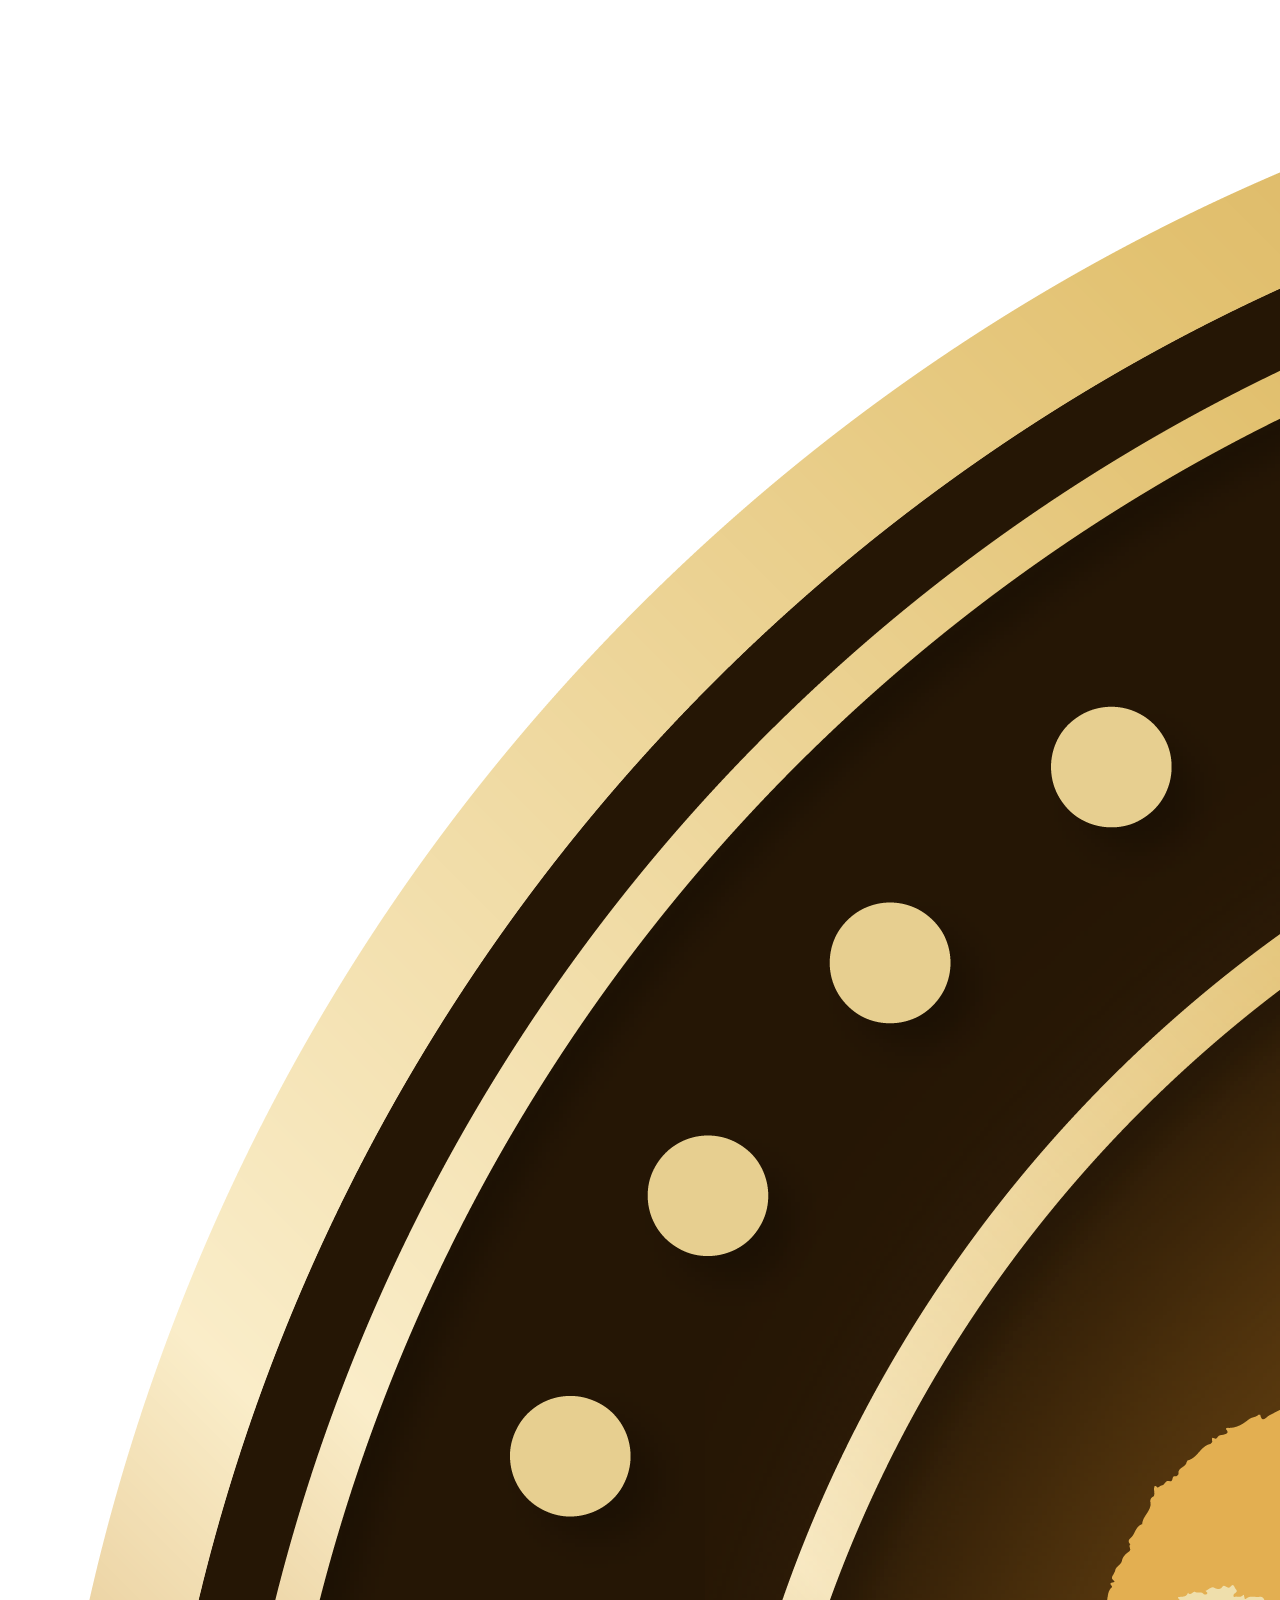
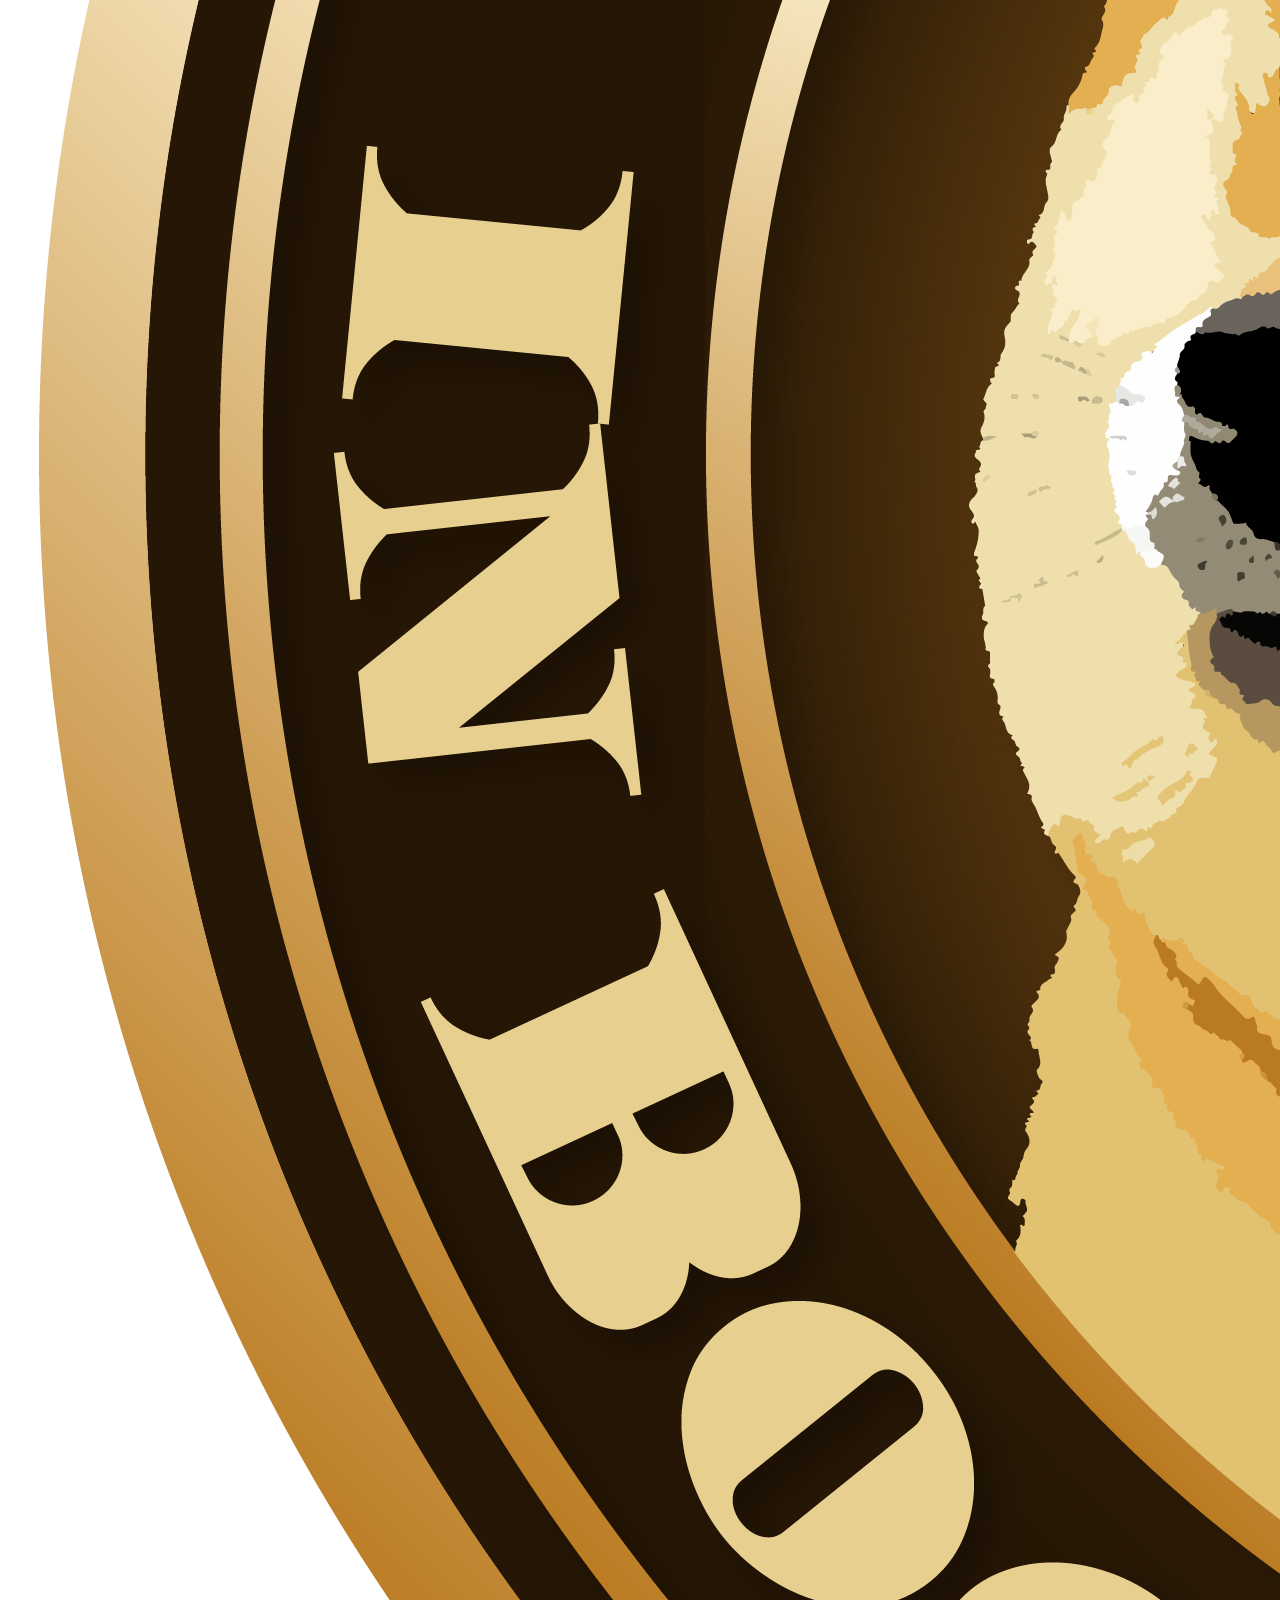
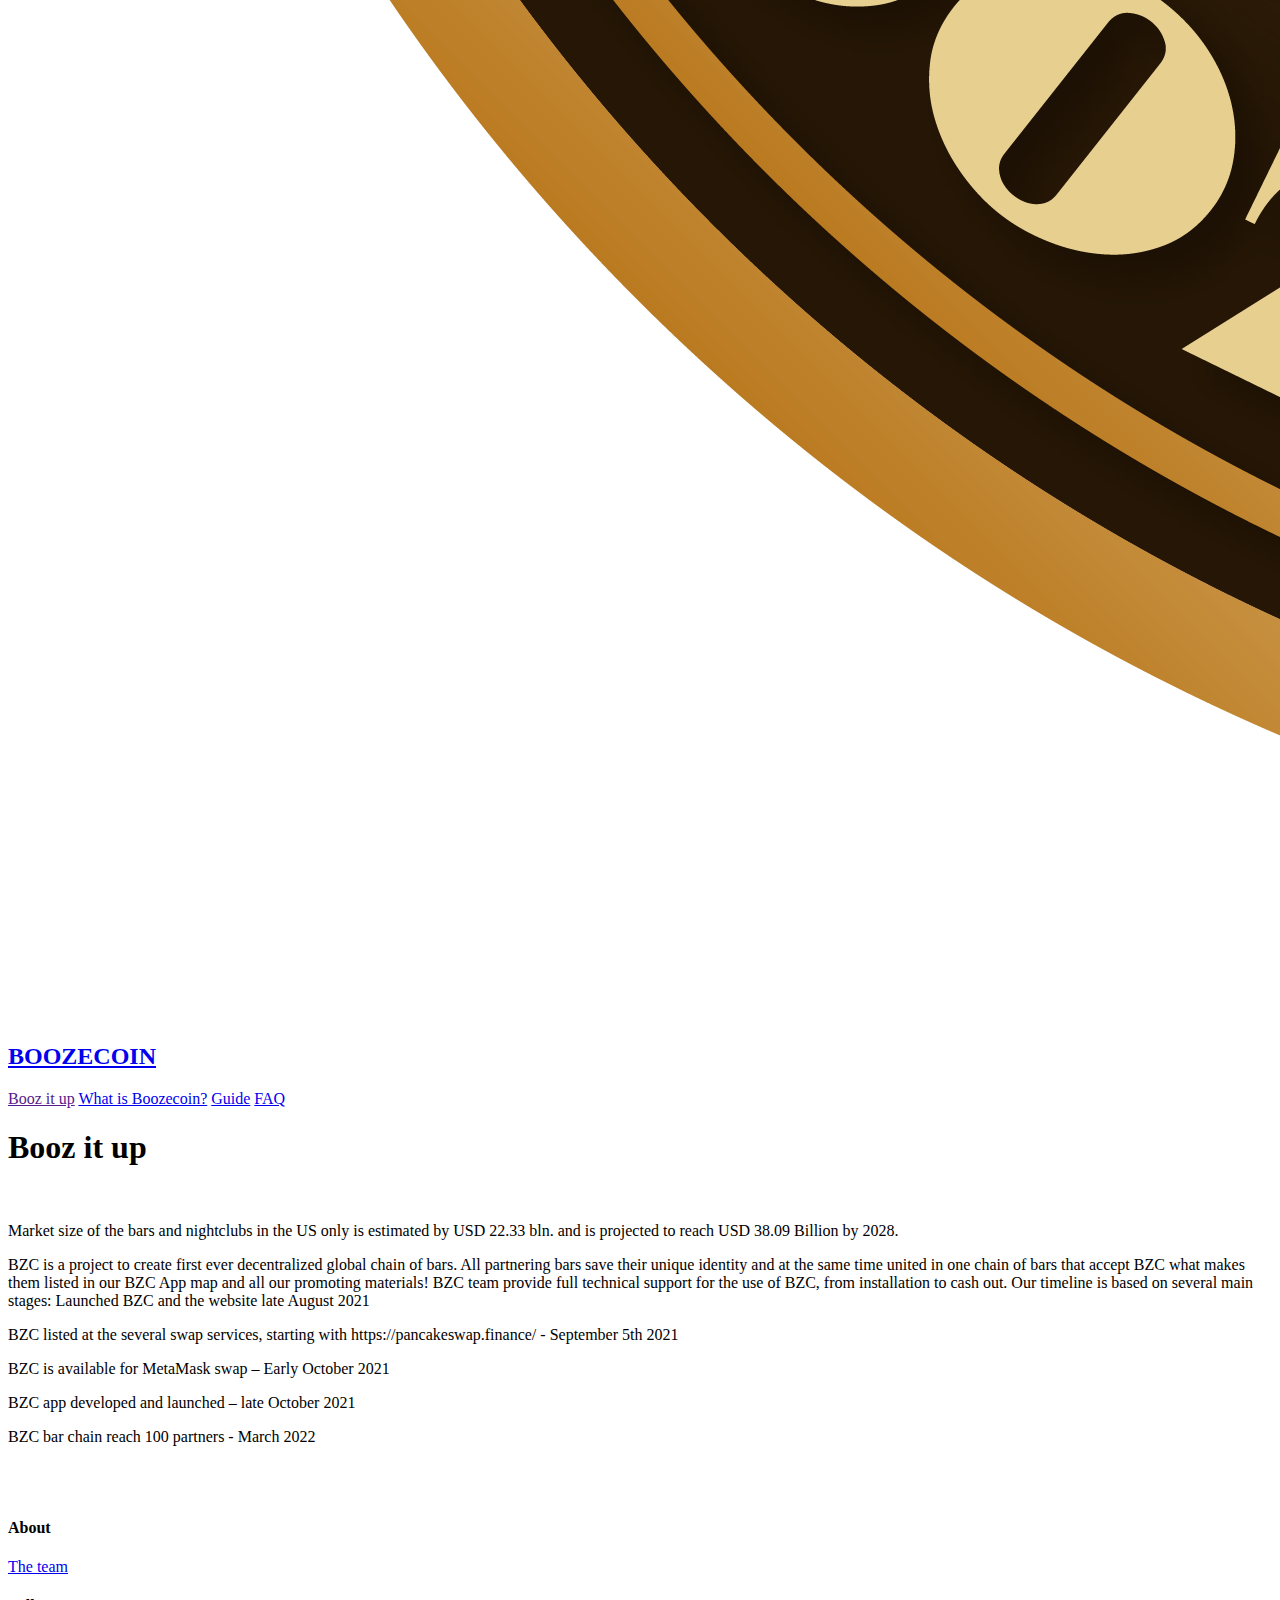
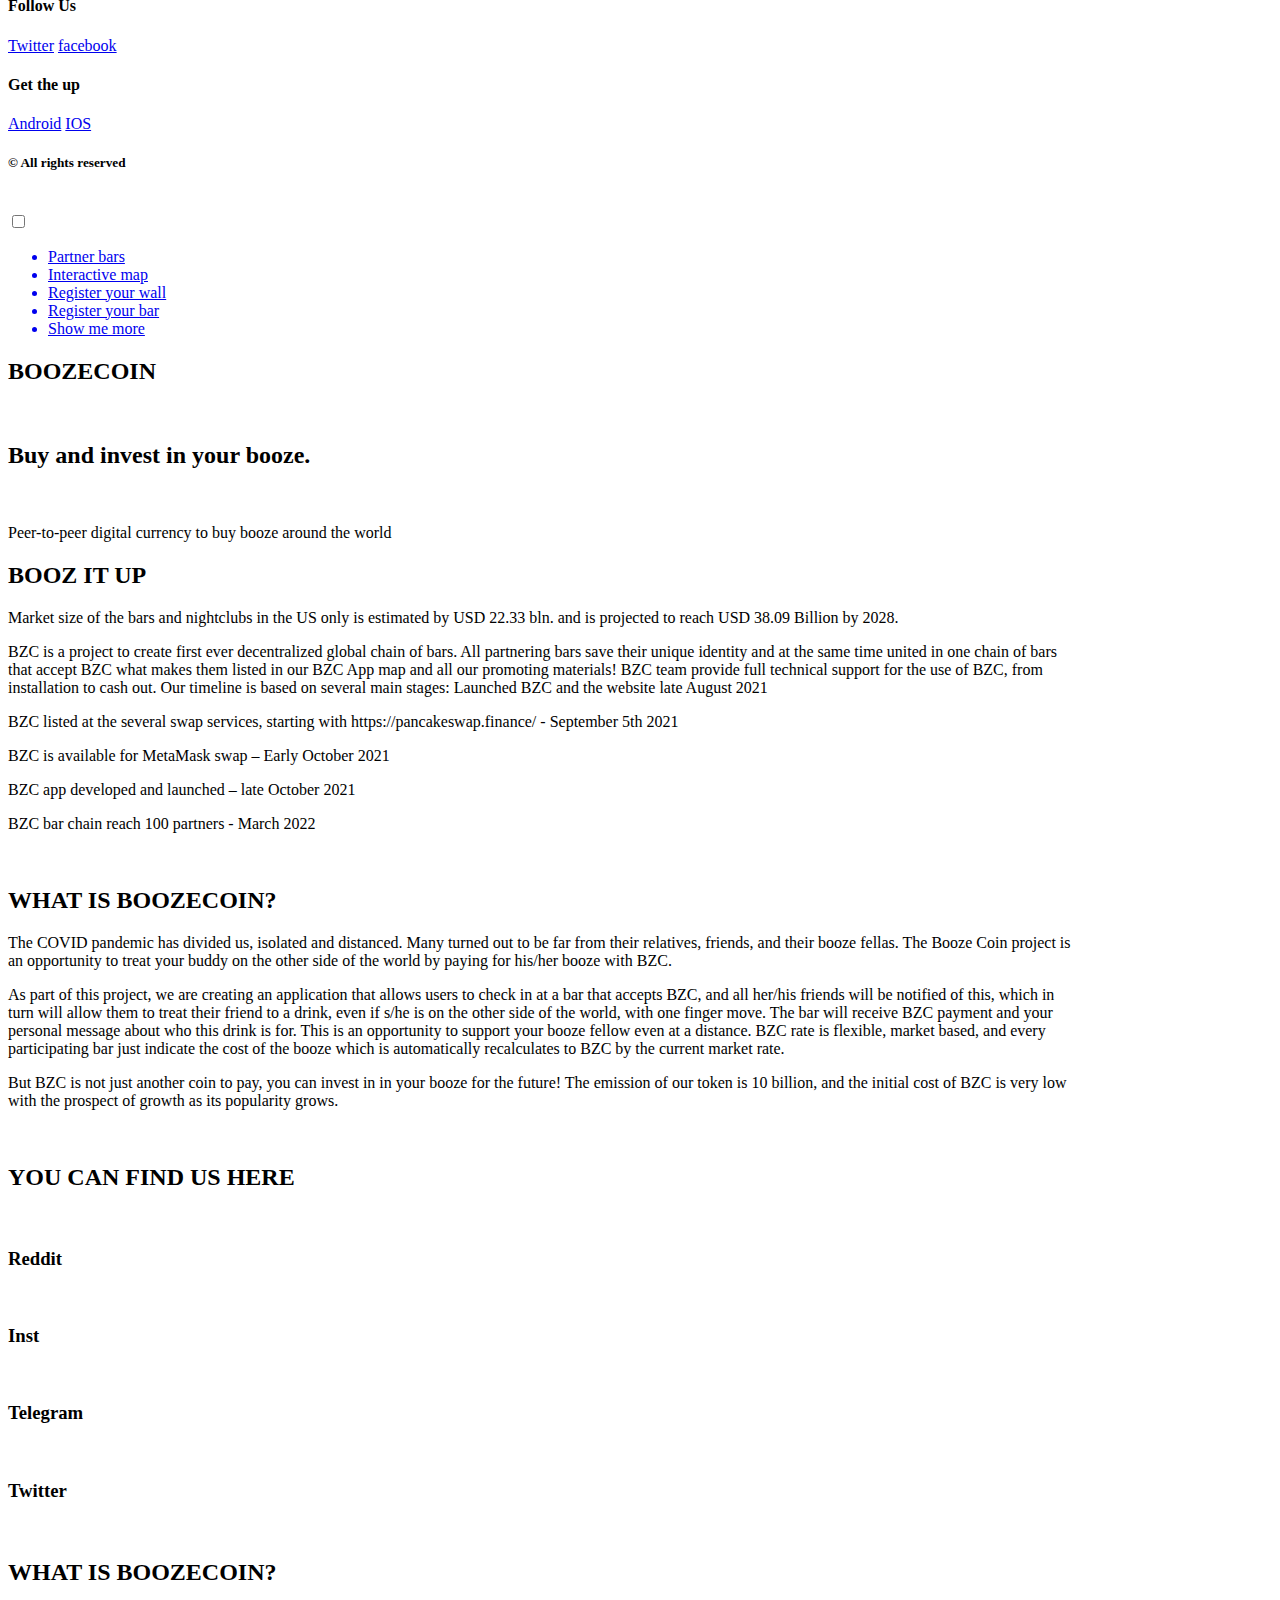
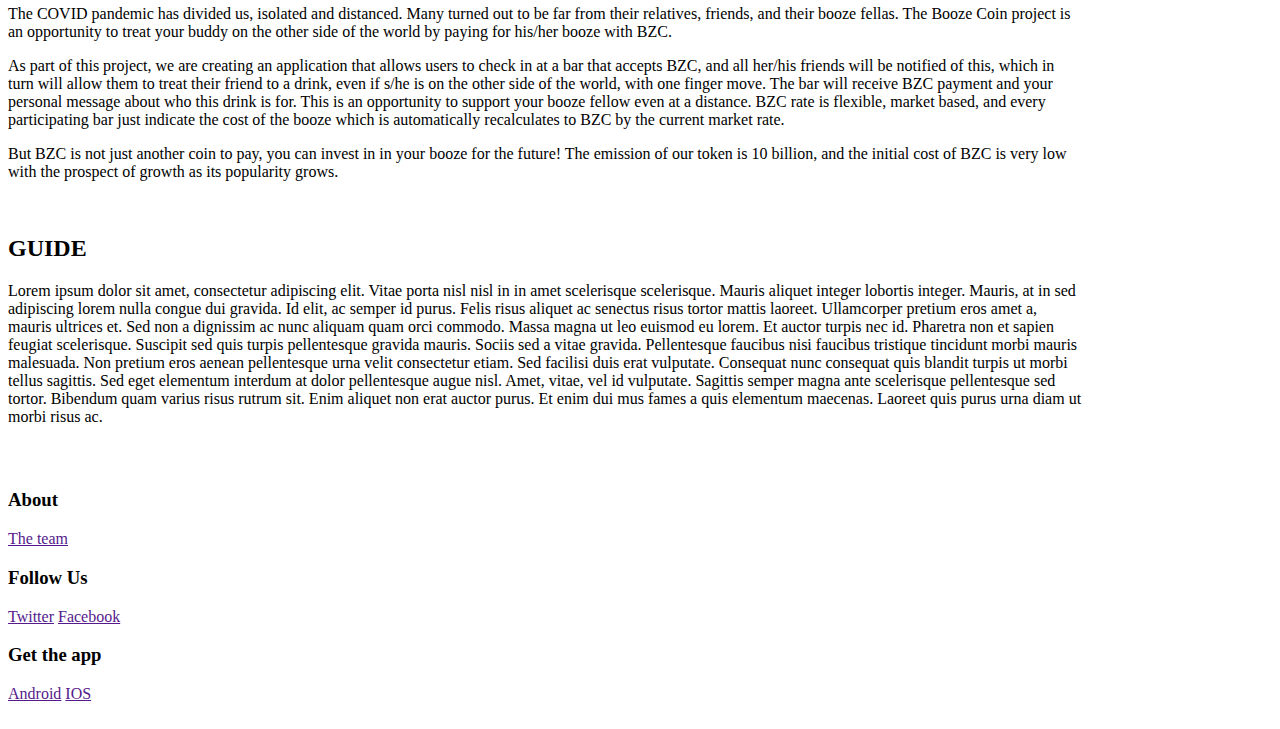
==== booz-it-up.html @ e7ef478e "Update booz-it-up.html" ====
<!DOCTYPE html>
<html lang="en">
<head>
    <meta charset="UTF-8">
    <meta http-equiv="X-UA-Compatible" content="IE=edge">
    <meta name="viewport" content="width=device-width, initial-scale=1.0">
    <title>Boozecoin</title>
    <link rel="stylesheet" href="main.css">
    <link rel="stylesheet" href="mobile.css">
</head>
<body>
    <div class="desktop">
        <header class="desktop-header">
            <a href="./index.html"><div class="logo">
                <img class="logo-icon" src="header-logo.png" alt="">
                <h2 class="text-logo">BOOZECOIN</h2>
            </div></a>
            <div class="header-links">
                <a class="header-link active" href="">Booz it up</a>
                <a class="header-link" href="./What-is-Boozecoin.html">What is Boozecoin?</a>
                <a class="header-link" href="./guide.html">Guide</a>
                <a class="header-link" href="./FAQ.html">FAQ</a>
            </div>
        </header>
        <main class="desktop-main">
            <div class="main-content">
                <div class="main-content__wrapper">
                    <h1 class="title-text">Booz it up</h1>
                    <img class="main-line" src="line-main.png" alt="">
                    <p class="text-section__mobile">
                        Market size of the bars and nightclubs in the US only is estimated by USD 22.33 bln. and is projected to reach USD 38.09 Billion by 2028.
                    </p>
                    <p class="text-section__mobile">
                        BZC is a project to create first ever decentralized global chain of bars. All partnering bars save their unique identity and at the same time united in one chain of bars that accept BZC what makes them listed in our BZC App map and all our promoting materials! BZC team provide full technical support for the use of BZC, from installation to cash out.
Our timeline is based on several main stages:
Launched BZC and the website late August 2021
                    </p>
                    <p class="text-section__mobile">
                        BZC listed at the several swap services, starting with https://pancakeswap.finance/ - September 5th 2021
                    </p>
                     <p class="text-section__mobile">
                        
BZC is available for MetaMask swap – Early October 2021
                    </p>
                    <p class="text-section__mobile">
                         
BZC app developed and launched – late October 2021
                    </p>
                    <p class="text-section__mobile">
                         BZC bar chain reach 100 partners - March 2022

                    </p>
                </div>
            </div>
            <div class="wrapper-points">
                <img class="points" src="point.png" alt="">
            </div>
        </main>
        <footer class="desktop-footer">
            <div class="footer__row-first">
                <img class="footer-cosmonaut" src="cosmonaut-footer.png" alt="">
                <div class="footer-links">
                    <div class="footer-card">
                        <h4 class="footer-title">About</h4>
                        <a class="footer-link" href="#">The team</a>
                    </div>
                    <div class="footer-card">
                        <h4 class="footer-title">Follow Us</h4>
                        <div class="row-footer-link">
                            <a class="footer-link first" href="#">Twitter</a>
                            <a class="footer-link" href="#">facebook</a>
                        </div>
                    </div>
                    <div class="footer-card">
                        <h4 class="footer-title">Get the up</h4>
                        <div class="row-footer-link">
                            <a class="footer-link first" href="#">Android</a>
                            <a class="footer-link" href="#">IOS</a>
                        </div>
                    </div>
                </div>
            </div>
            <div class="footer__row-second">
                <h5 class="copyright">© All rights reserved</h5>
                <div class="footer-icons">
                    <a href="#"><img class="footer-icon" src="ic1.svg" alt=""></a>
                    <a href="#"><img class="footer-icon" src="ic2.svg" alt=""></a>
                    <a href="#"><img class="footer-icon" src="ic3.svg" alt=""></a>
                    <a href="#"><img class="footer-icon" src="ic4.svg" alt=""></a>
                </div>
            </div>
        </footer>
        </div>
        <!-- MOBILE SITE  -->
        <div class="mobile">
            <header class="mobile-header">
                <nav role="navigation">
                    <div id="menuToggle">
                      <!--
                      A fake / hidden checkbox is used as click reciever,
                      so you can use the :checked selector on it.
                      -->
                      <input type="checkbox" />
                      
                      <!--
                      Some spans to act as a hamburger.
                      
                      They are acting like a real hamburger,
                      not that McDonalds stuff.
                      -->
                      <span></span>
                      <span></span>
                      <span></span>
                      
                      <!--
                      Too bad the menu has to be inside of the button
                      but hey, it's pure CSS magic.
                      -->
                      <ul id="menu">
                        <a href="#"><li>Partner bars</li></a>
                        <a href="#"><li>Interactive map</li></a>
                        <a href="#"><li>Register your wall</li></a>
                        <a href="#"><li>Register your bar</li></a>
                        <a href="https://erikterwan.com/" target="_blank"><li>Show me more</li></a>
                      </ul>
                    </div>
                  </nav>
                <h2 class="header-text__mobile">BOOZECOIN</h2>
                <div class="wrapper-header-logo_mobile">
                    <img class="header-logo__mobile" src="cosmonaut-footer.png" alt="">
                </div>
            </header>
            <main class="main-mobile">
                <div>
                <div style="display: flex; height: 86px;">
                    <div class="wrapper-title-main-text_mobile">
                    <h2 class="main-title-text_mobile">Buy and invest in your booze.</h2>
                    </div>
                    <div class="wrapper-icon-main_mobile">
                    <img class="main-icon_mobile" src="cosmonaut-footer.png" alt="">
                    </div>
                </div>
                <p class="main-text_mobile">Peer-to-peer digital currency to buy booze around the world</p>
                </div>
            </main>
            <section class="section-text_mobile">
                <div style="width: 85%;">
                <h2 class="title-section__mobile">BOOZ IT UP</h2>
    
                <p class="text-section__mobile">
                    Market size of the bars and nightclubs in the US only is estimated by USD 22.33 bln.  and is projected to reach USD 38.09 Billion by 2028.
                </p>
                <p class="text-section__mobile">
                    BZC is a project to create first ever decentralized global chain of bars. All partnering bars save their unique identity and at the same time united in one chain of bars that accept BZC what makes them listed in our BZC App map and all our promoting materials! BZC team provide full technical support for the use of BZC, from installation to cash out. Our timeline is based on several main stages: Launched BZC and the website late August 2021
                </p>
                <p class="text-section__mobile">
                    BZC listed at the several swap services, starting with https://pancakeswap.finance/ - September 5th 2021
                </p>
                <p class="text-section__mobile">
                    BZC is available for MetaMask swap – Early October 2021
                </p>
                <p class="text-section__mobile">
                    BZC app developed and launched – late October 2021
                </p>
                <p class="text-section__mobile">
                    BZC bar chain reach 100 partners - March 2022
                </p>
                <img class="line-section__mobile" src="LINE-MOBILE.png" alt="">
                <h2 class="title-section__mobile">WHAT IS BOOZECOIN?</h2>
                <p class="text-section__mobile">
                    The COVID pandemic has divided us, isolated and distanced. Many turned out to be far from their relatives, friends, and their booze fellas. The Booze Coin project is an opportunity to treat your buddy on the other side of the world by paying for his/her booze with BZC.
                </p>
                <p class="text-section__mobile">
                    As part of this project, we are creating an application that allows users to check in at a bar that accepts BZC, and all her/his friends will be notified of this, which in turn will allow them to treat their friend to a drink, even if s/he is on the other side of the world, with one finger move. The bar will receive BZC payment and your personal message about who this drink is for. This is an opportunity to support your booze fellow even at a distance. BZC rate is flexible, market based, and every participating bar just indicate the cost of the booze which is automatically recalculates to BZC by the current market rate.
                </p>
                <p class="text-section__mobile">
                    But BZC is not just another coin to pay, you can invest in in your booze for the future! The emission of our token is 10 billion, and the initial cost of BZC is very low with the prospect of growth as its popularity grows.
                </p>
                <img class="section-small-line__mobile" src="line__mobile.png" alt="">
                </div>
            </section>
            <section class="section-social__mobile">
                <h2  class="title-section__mobile">YOU CAN FIND US HERE</h2>
                <div class="wrapper-cards-section__mobile">
                    <div class="section-card">
                        <img class="social-item__mobile-1" src="ic-social-mobile1.png" alt="">
                        <h3 class="title-social__mobile">Reddit</h3>
                    </div>
                    <div class="section-card">
                        <img class="social-item__mobile-2" src="ic-social-mobile2.png" alt="">
                        <h3 class="title-social__mobile">Inst</h3>
                    </div>
                    <div class="section-card">
                        <img class="social-item__mobile-3" src="ic-social-mobile3.png" alt="">
                        <h3 class="title-social__mobile">Telegram</h3>
                    </div>
                    <div class="section-card">
                        <img class="social-item__mobile-4" src="ic-social-mobile4.png" alt="">
                        <h3 class="title-social__mobile">Twitter</h3>
                    </div>
                </div>
            </section>
            <section class="section-text_mobile" style="margin-bottom: 5%;">
                <div style="width: 85%;">
                    <img class="line-section__mobile" src="LINE-MOBILE.png" alt="">
                    <h2 class="title-section__mobile">WHAT IS BOOZECOIN?</h2>
    
                    <p class="text-section__mobile">
                        The COVID pandemic has divided us, isolated and distanced. Many turned out to be far from their relatives, friends, and their booze fellas. The Booze Coin project is an opportunity to treat your buddy on the other side of the world by paying for his/her booze with BZC.
                    </p>
                    <p class="text-section__mobile">
                        As part of this project, we are creating an application that allows users to check in at a bar that accepts BZC, and all her/his friends will be notified of this, which in turn will allow them to treat their friend to a drink, even if s/he is on the other side of the world, with one finger move. The bar will receive BZC payment and your personal message about who this drink is for. This is an opportunity to support your booze fellow even at a distance. BZC rate is flexible, market based, and every participating bar just indicate the cost of the booze which is automatically recalculates to BZC by the current market rate.
                    </p>
                    <p class="text-section__mobile">
                        But BZC is not just another coin to pay, you can invest in in your booze for the future! The emission of our token is 10 billion, and the initial cost of BZC is very low with the prospect of growth as its popularity grows.
                    </p>
                    <img class="line-section__mobile" src="LINE-MOBILE.png" alt="">
                    <h2 class="title-section__mobile">GUIDE</h2>
                    <p class="text-section__mobile">
                        Lorem ipsum dolor sit amet, consectetur adipiscing elit. Vitae porta nisl nisl in in amet scelerisque scelerisque. Mauris aliquet integer lobortis integer. Mauris, at in sed adipiscing lorem nulla congue dui gravida. Id elit, ac semper id purus. Felis risus aliquet ac senectus risus tortor mattis laoreet. Ullamcorper pretium eros amet a, mauris ultrices et. Sed non a dignissim ac nunc aliquam quam orci commodo. Massa magna ut leo euismod eu lorem. Et auctor turpis nec id. Pharetra non et sapien feugiat scelerisque. Suscipit sed quis turpis pellentesque gravida mauris. Sociis sed a vitae gravida. Pellentesque faucibus nisi faucibus tristique tincidunt morbi mauris malesuada. Non pretium eros aenean pellentesque urna velit consectetur etiam. Sed facilisi duis erat vulputate. Consequat nunc consequat quis blandit turpis ut morbi tellus sagittis. Sed eget elementum interdum at dolor pellentesque augue nisl. Amet, vitae, vel id vulputate. Sagittis semper magna ante scelerisque pellentesque sed tortor. Bibendum quam varius risus rutrum sit. Enim aliquet non erat auctor purus. Et enim dui mus fames a quis elementum maecenas. Laoreet quis purus urna diam ut morbi risus ac.
                    </p>
                </div>
            </section>
            <footer class="footer-mobile">
                <div class="footer-row__mobile">
                    <div class="card-footer__mobile">
                        <h3 class="title-footer__mobile">About</h3>
                        <div class="footer-links__mobile">
                            <a href="" class="footer-link__mobile">The team</a>
                        </div>
                    </div>
                    <div class="card-footer__mobile">
                        <h3 class="title-footer__mobile">Follow Us</h3>
                        <div class="footer-links__mobile">
                            <a href="" class="footer-link__mobile">Twitter</a>
                            <a href="" class="footer-link__mobile">Facebook</a>
                        </div>
                    </div>
                    <div class="card-footer__mobile">
                        <h3 class="title-footer__mobile">Get the app</h3>
                        <div class="footer-links__mobile">
                            <a href="" class="footer-link__mobile">Android</a>
                            <a href="" class="footer-link__mobile">IOS</a>
                        </div>
                    </div>
                </div>
                <div class="footer-icons__mobile">
                    <a href="#"><img src="twiiter-footer-m1.png" alt="" class="footer-icon__mobile"></a>
                    <a href="#"><img src="twiiter-footer-m2.png" alt="" class="footer-icon__mobile"></a>
                    <a href="#"><img src="twiiter-footer-m3.png" alt="" class="footer-icon__mobile"></a>
                    <a href="#"><img src="twiiter-footer-m4.png" alt="" class="footer-icon__mobile"></a>
                </div>
            </footer>
        </div>
</body>

</html>
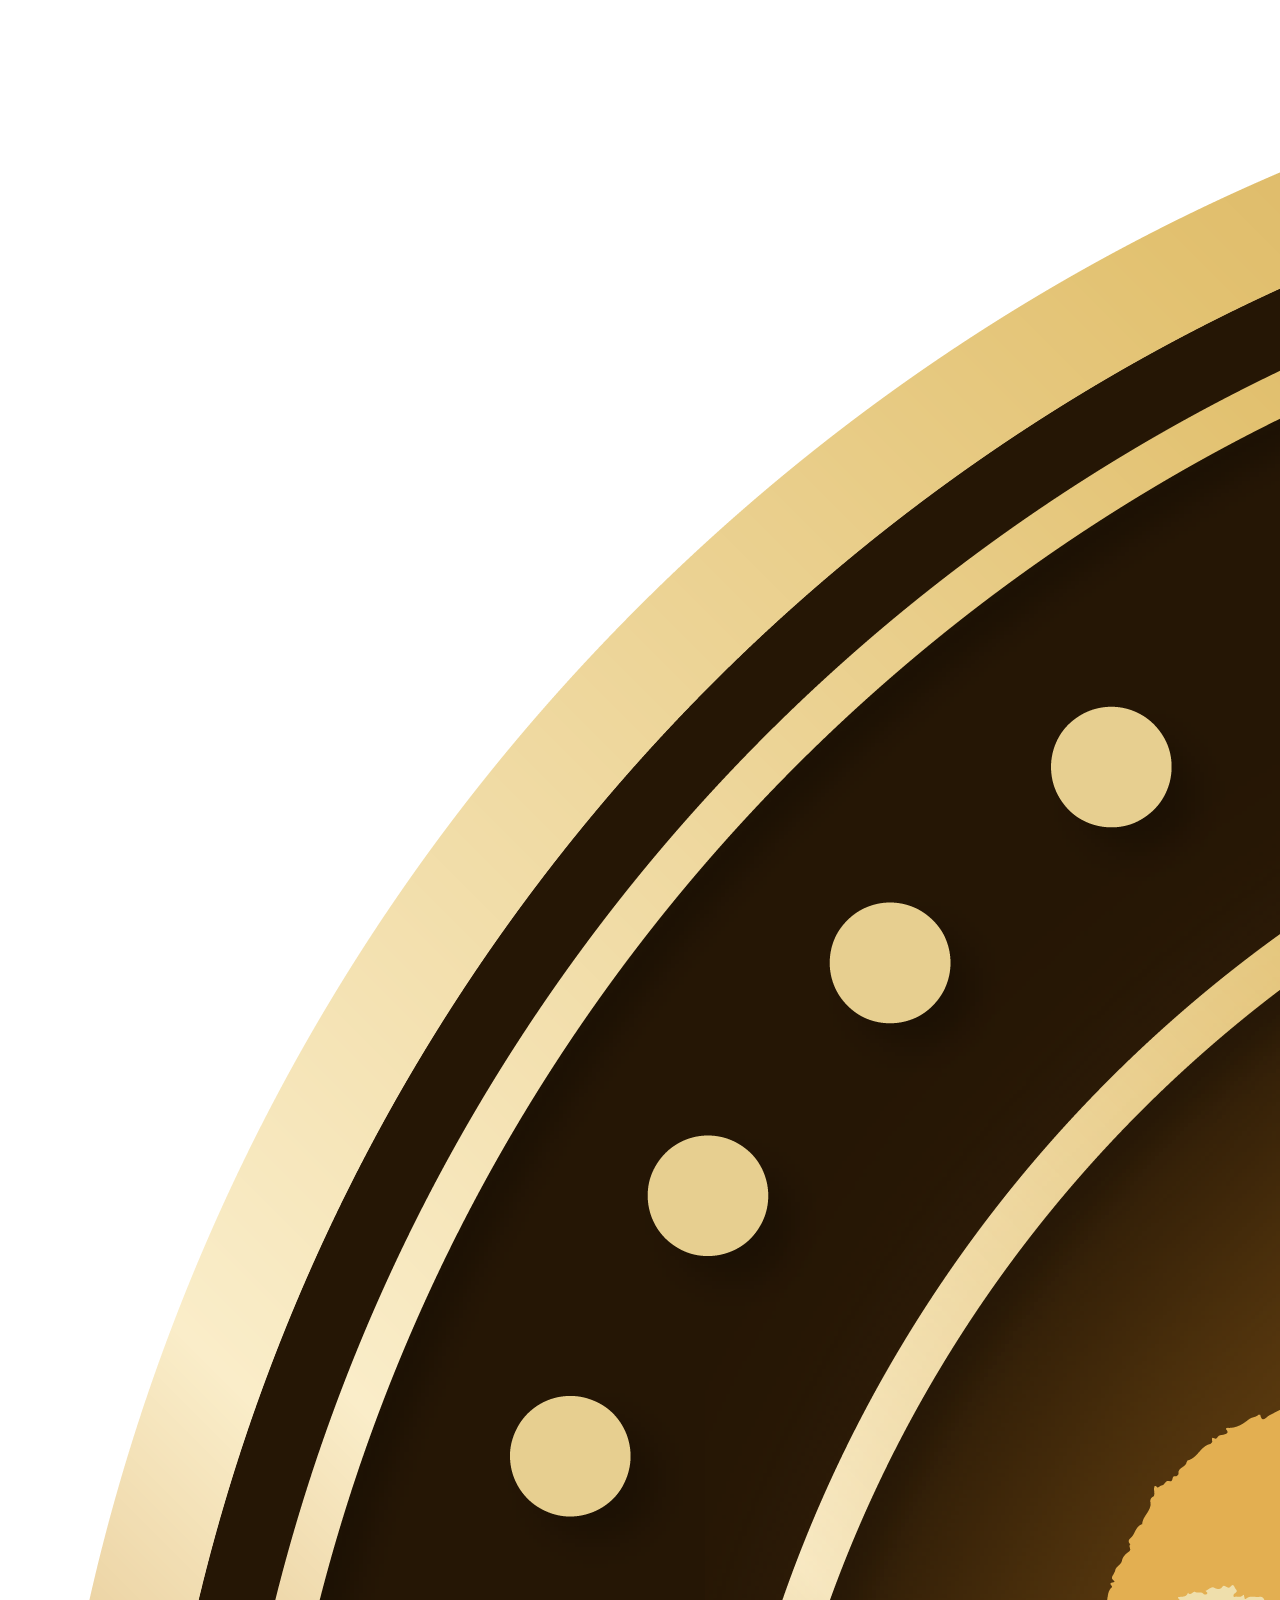
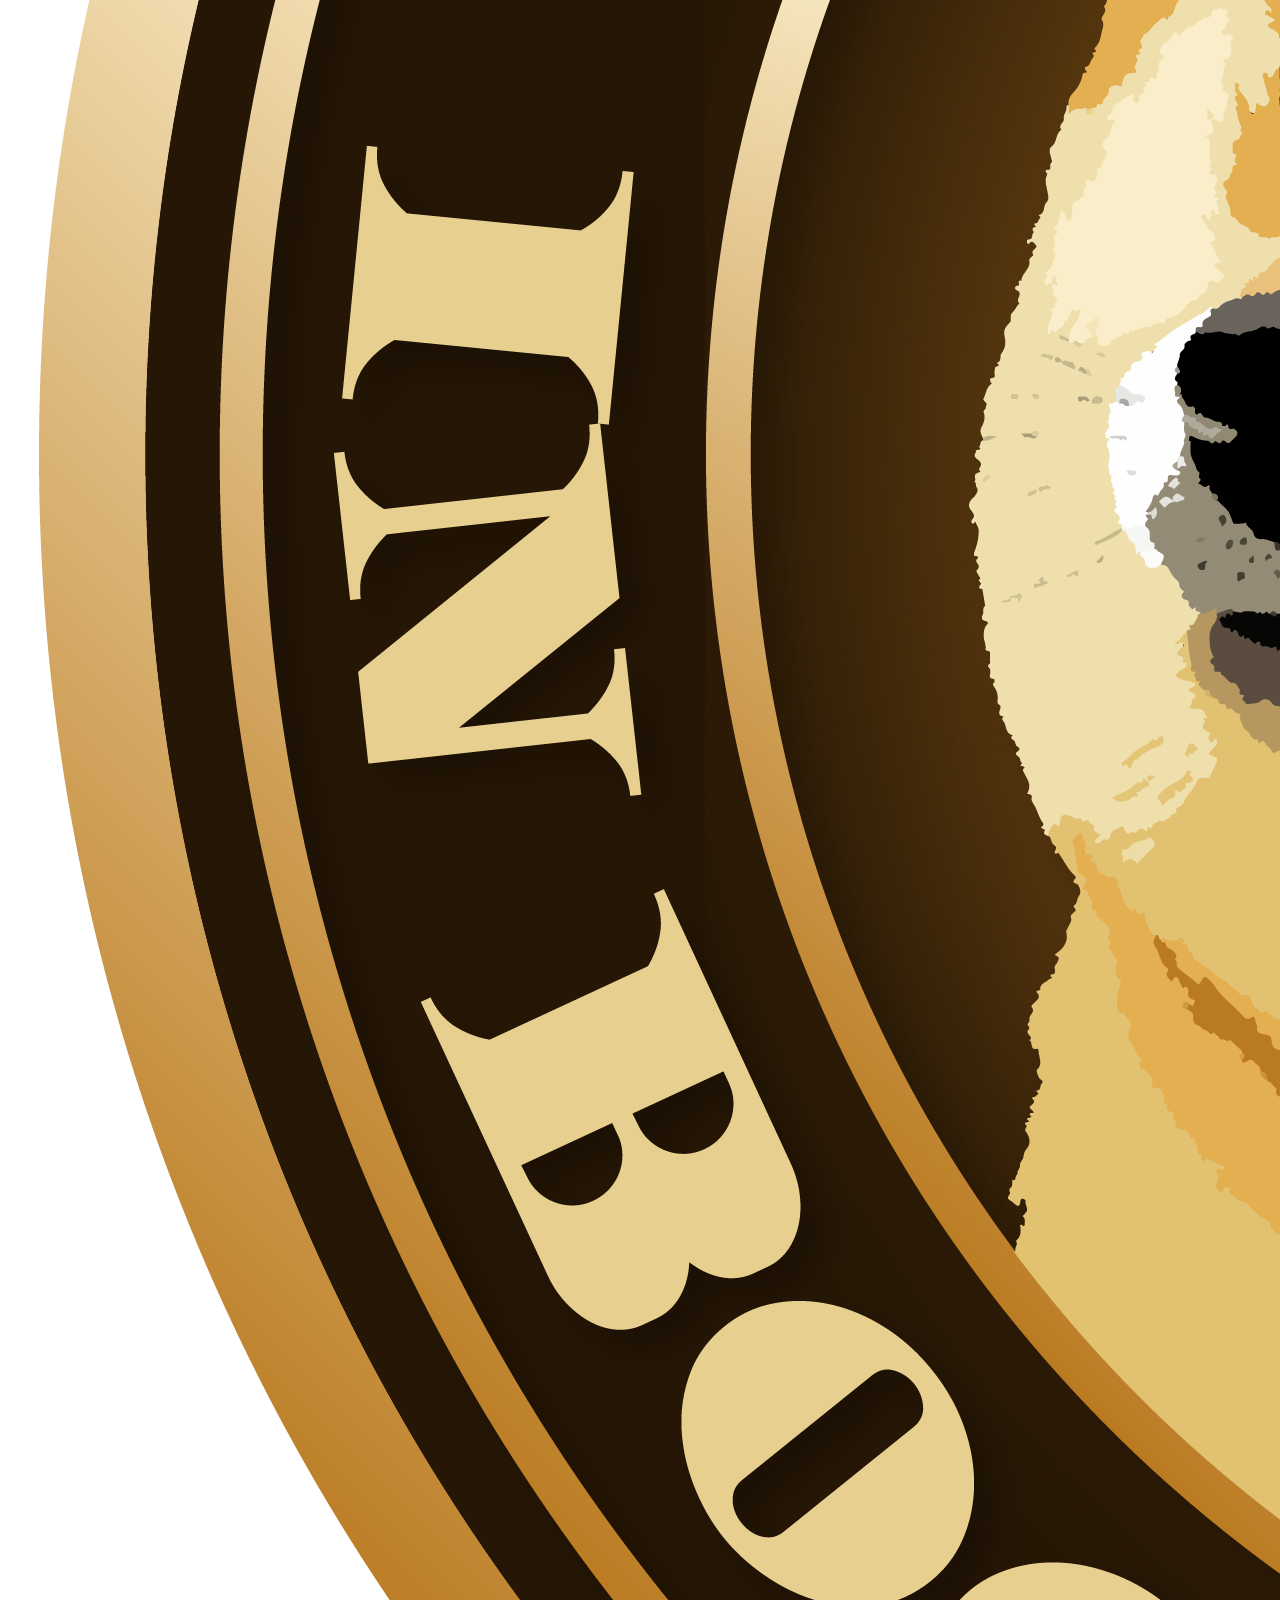
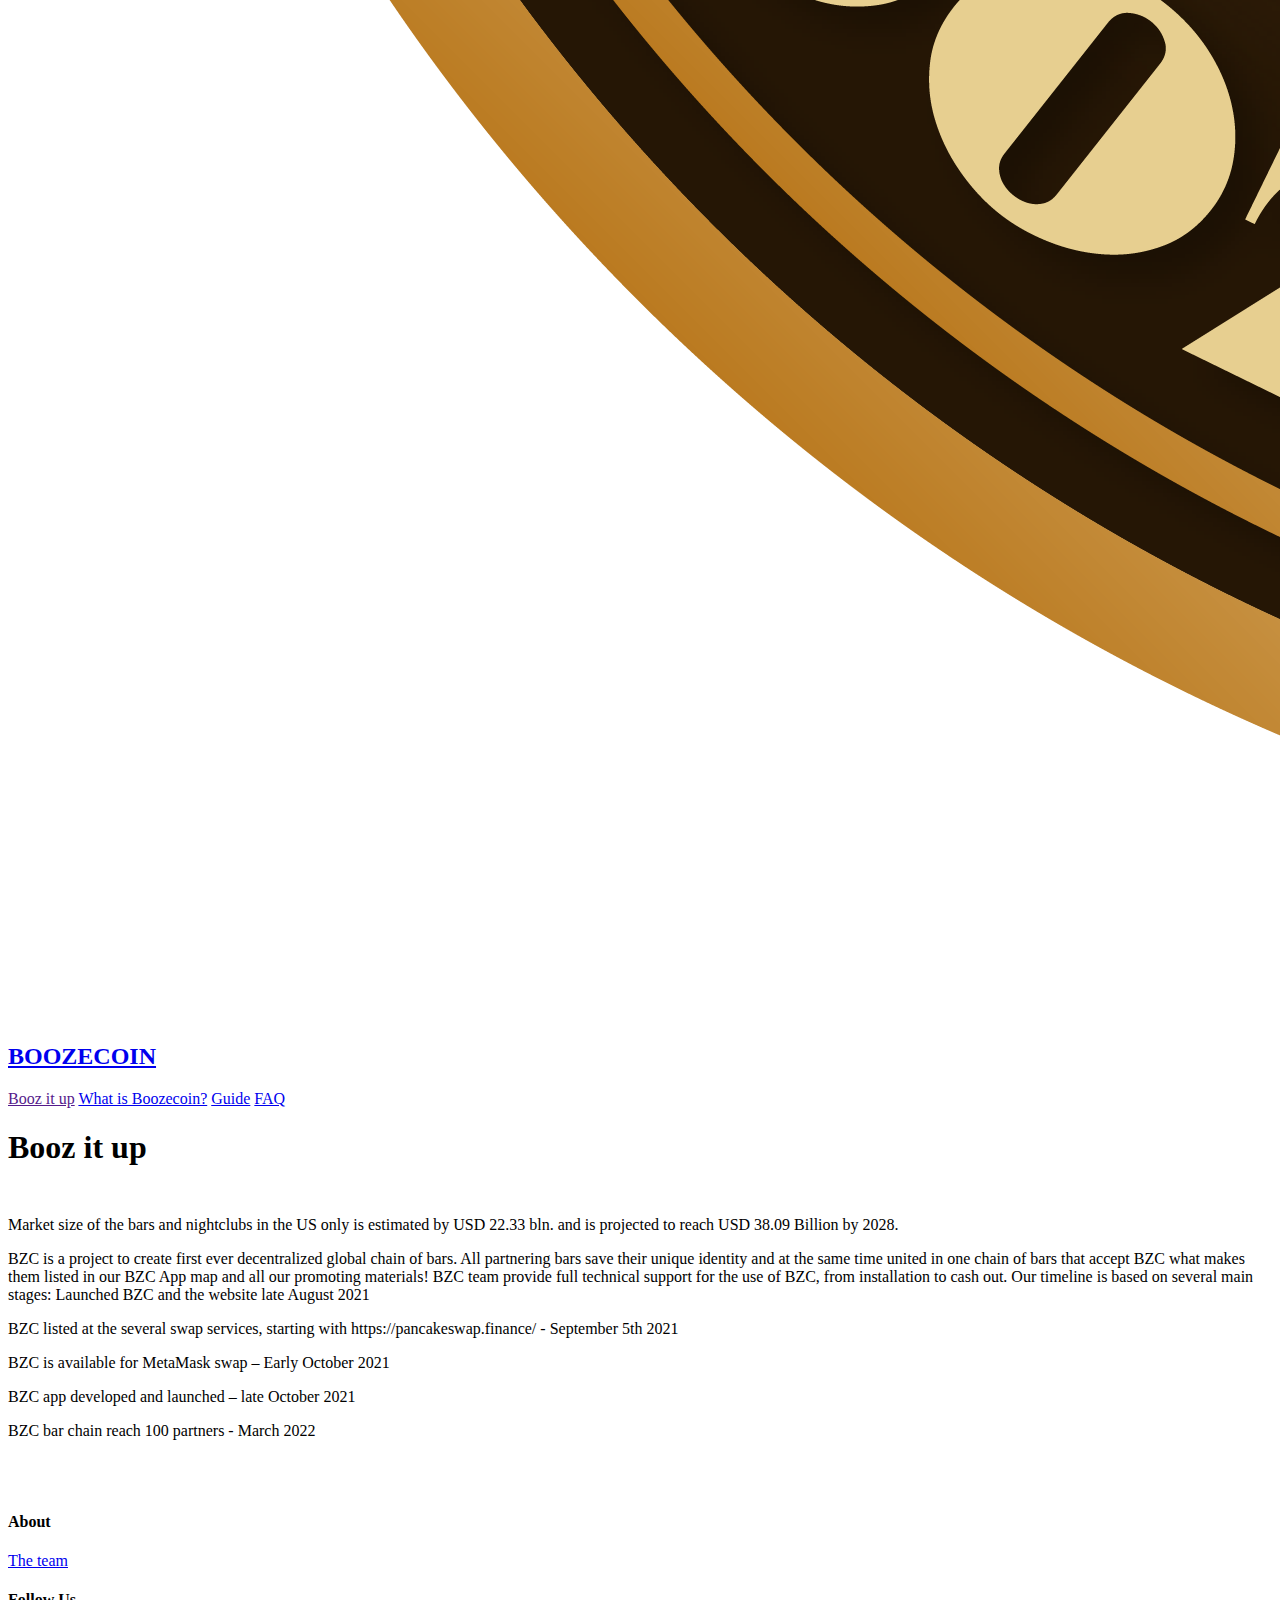
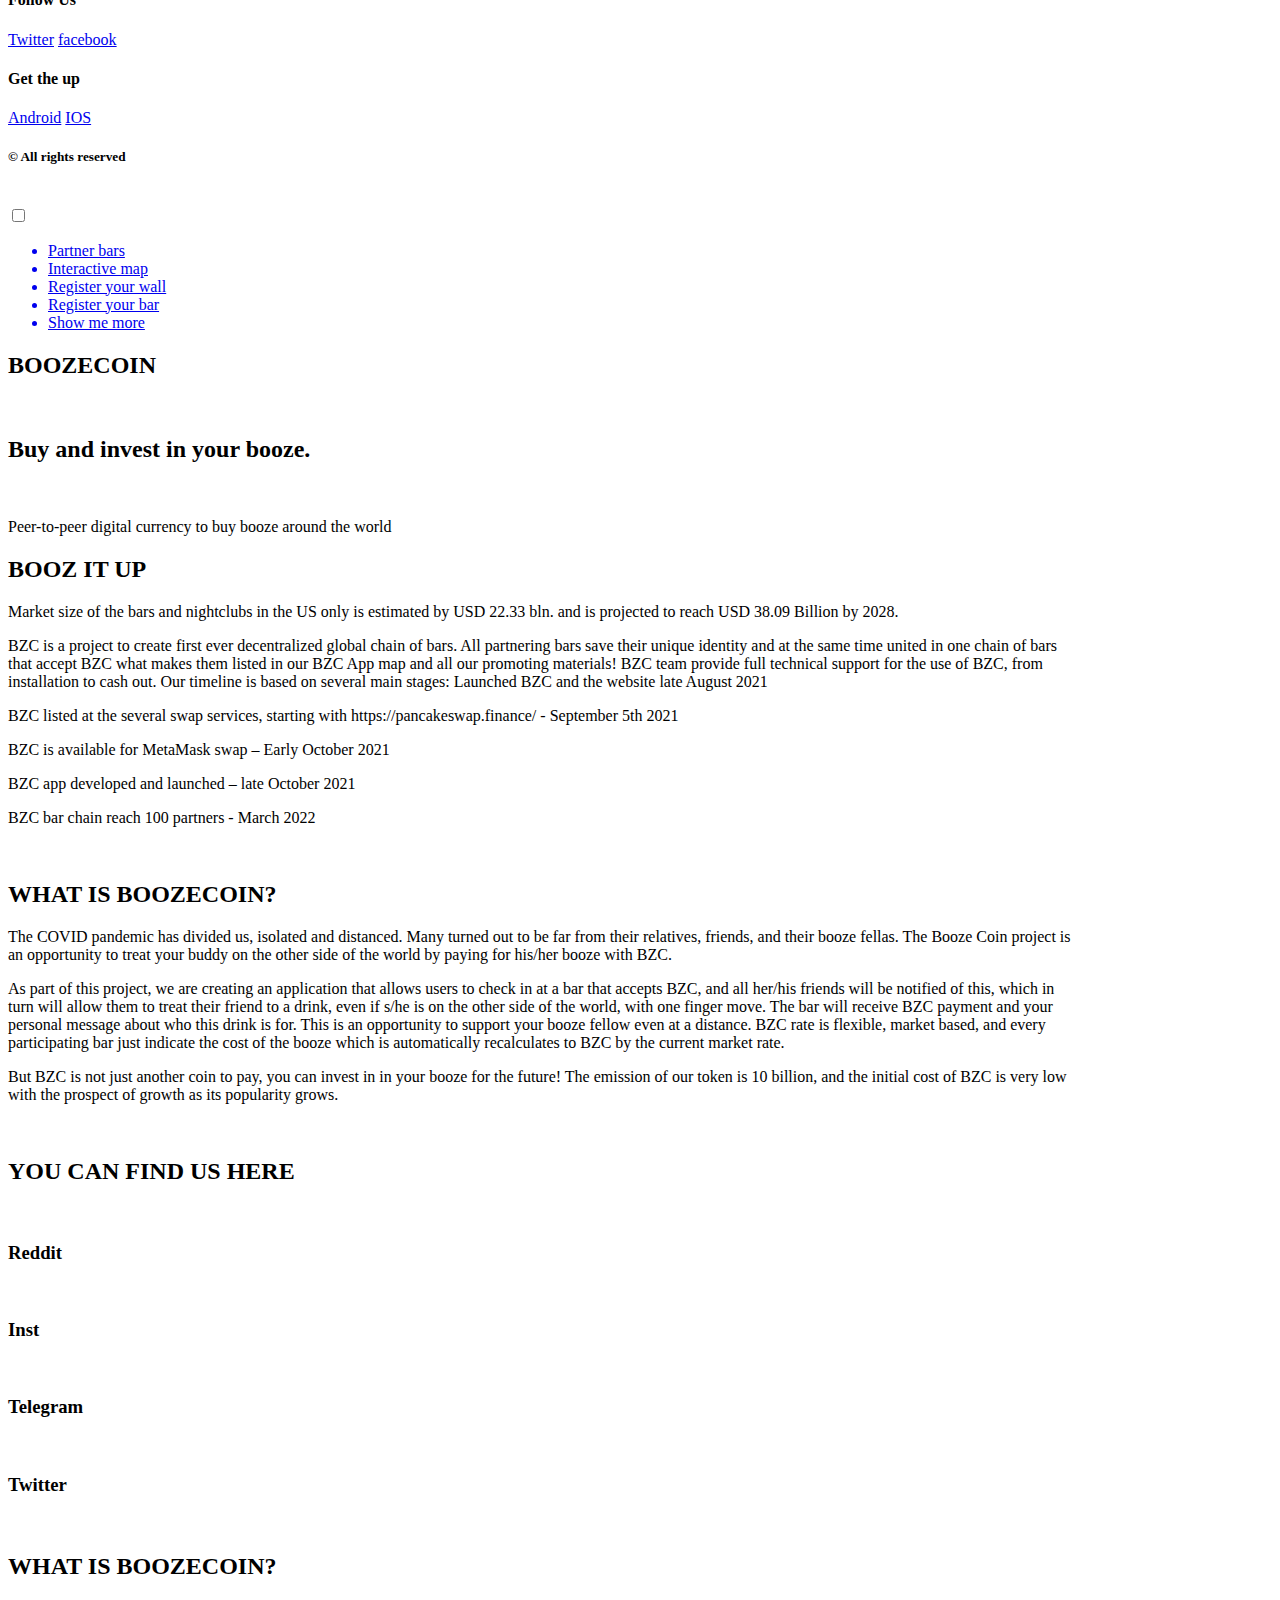
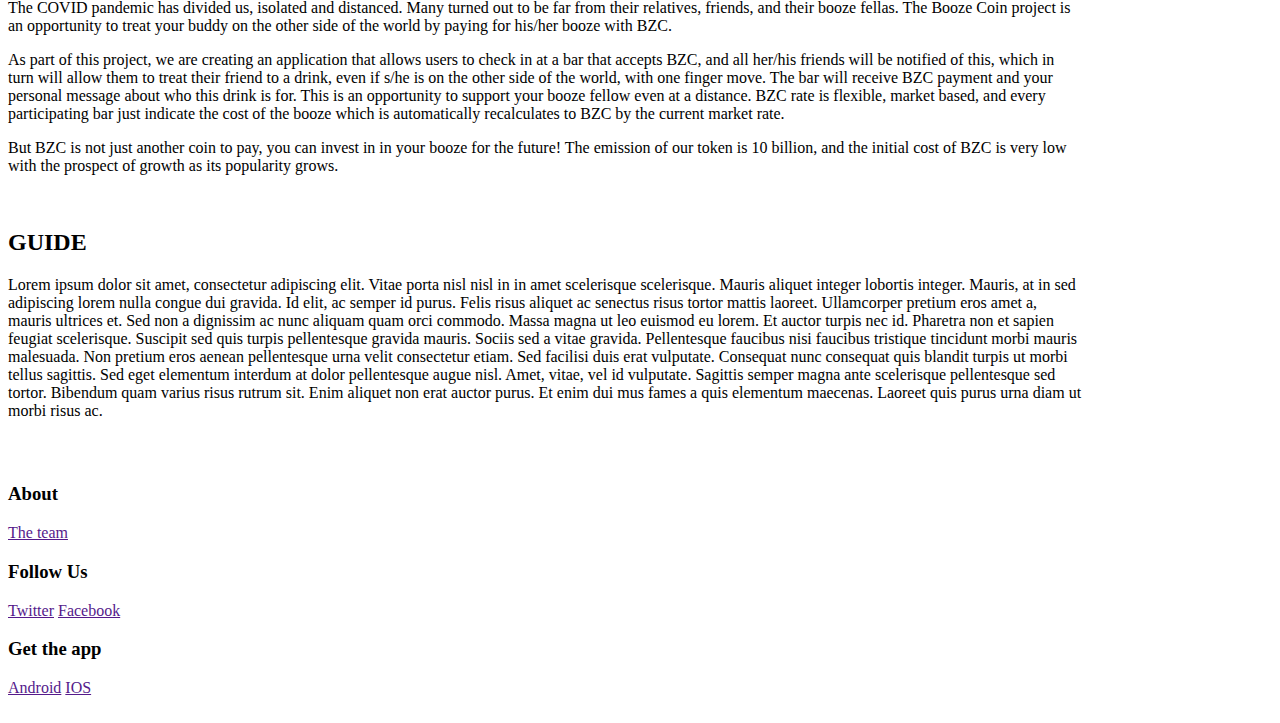
==== commit ca31e032: "Update booz-it-up.html" ====
--- a/booz-it-up.html
+++ b/booz-it-up.html
@@ -27,26 +27,26 @@
                 <div class="main-content__wrapper">
                     <h1 class="title-text">Booz it up</h1>
                     <img class="main-line" src="line-main.png" alt="">
-                    <p class="text-section__mobile">
+                    <p class="main-text" style="margin-top: 10px;">
                         Market size of the bars and nightclubs in the US only is estimated by USD 22.33 bln. and is projected to reach USD 38.09 Billion by 2028.
                     </p>
-                    <p class="text-section__mobile">
+                    <p class="main-text" style="margin-top: 10px;">
                         BZC is a project to create first ever decentralized global chain of bars. All partnering bars save their unique identity and at the same time united in one chain of bars that accept BZC what makes them listed in our BZC App map and all our promoting materials! BZC team provide full technical support for the use of BZC, from installation to cash out.
 Our timeline is based on several main stages:
 Launched BZC and the website late August 2021
                     </p>
-                    <p class="text-section__mobile">
+                    <p class="main-text" style="margin-top: 10px;">
                         BZC listed at the several swap services, starting with https://pancakeswap.finance/ - September 5th 2021
                     </p>
-                     <p class="text-section__mobile">
+                     <p class="main-text" style="margin-top: 10px;">
                         
 BZC is available for MetaMask swap – Early October 2021
                     </p>
-                    <p class="text-section__mobile">
+                    <p class="main-text" style="margin-top: 10px;">
                          
 BZC app developed and launched – late October 2021
                     </p>
-                    <p class="text-section__mobile">
+                    <p class="main-text" style="margin-top: 10px;">
                          BZC bar chain reach 100 partners - March 2022
 
                     </p>
